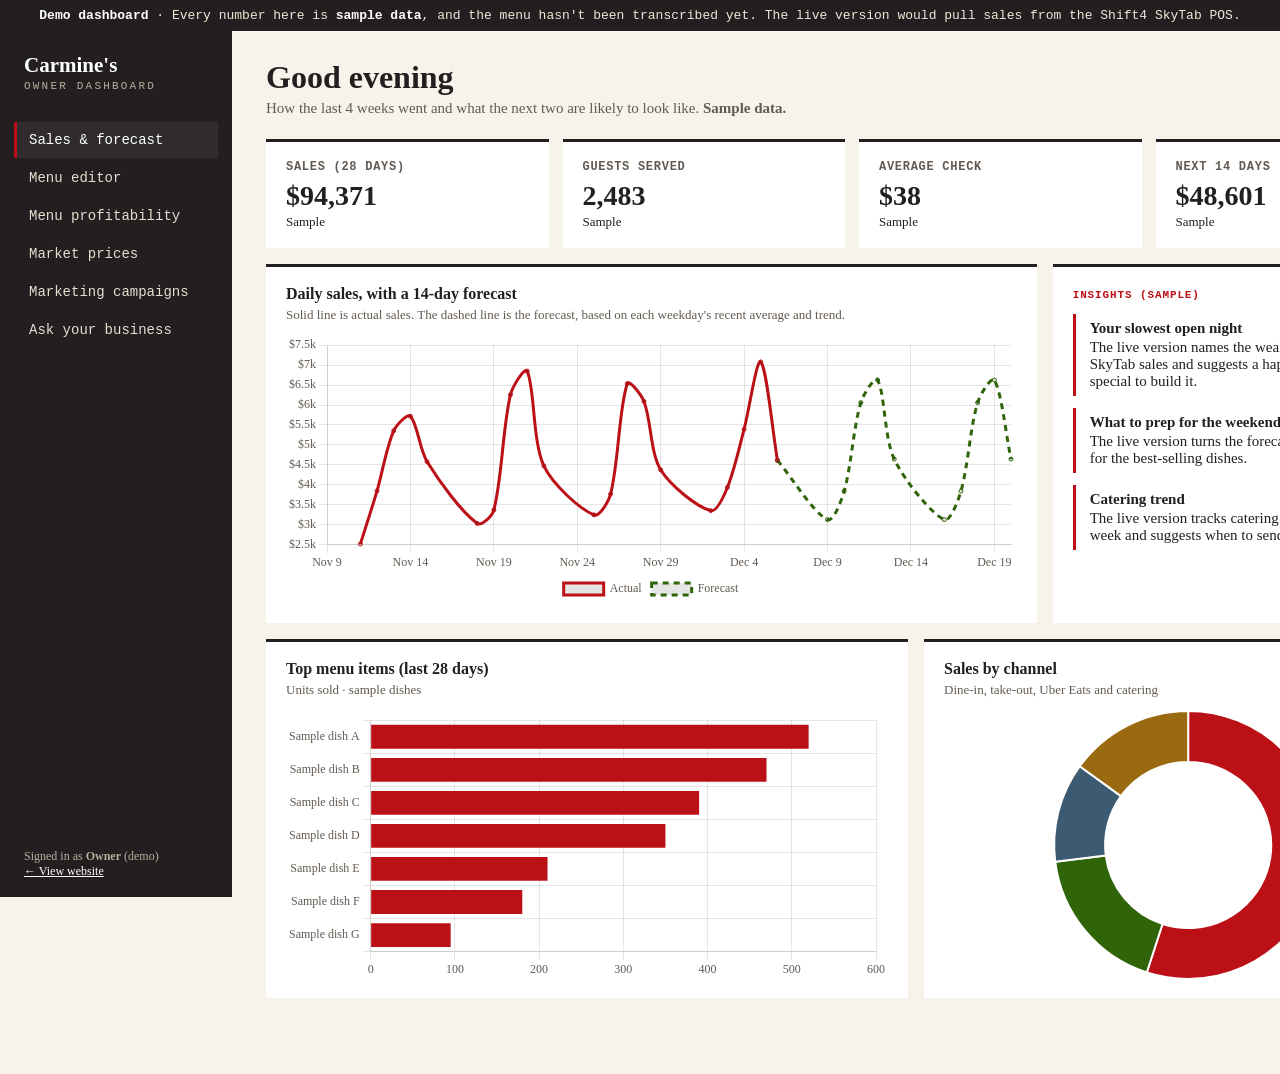
==== admin/index.html @ 862bab09 "Add demo owner dashboard with sample data only Tabs match Kelly's wishlist: menu editor, competitor " ====
<!doctype html>
<html lang="en"><head>
<meta charset="utf-8"><meta name="viewport" content="width=device-width,initial-scale=1">
<title>Owner Dashboard (Demo) · Carmine's</title>
<meta name="robots" content="noindex,nofollow">
<script src="/assets/chart.umd.js"></script>
<script src="/assets/menu-data.js"></script>
<link rel="icon" type="image/png" href="/assets/img/favicon.png">
<style>
/* BRAND PLACEHOLDER: neutral type and the logo's red/green until the brand pass restyles this with the site. */
:root{--bg:#f7f3ea;--panel:#fff;--ink:#231f20;--muted:#625a52;--line:#d8cfbd;--red:#bb1016;--green:#2f6409;--blue:#3d5a73;--good:#2f6409;--warn:#9a6a10;--bad:#bb1016;
  --serif:Georgia,"Times New Roman",serif;--type:"Courier New",Courier,monospace}
*{box-sizing:border-box}
body{margin:0;font-family:var(--serif);background:var(--bg);color:var(--ink);font-size:15px}
.banner{background:var(--ink);color:#efe7d8;text-align:center;font:13px var(--type);padding:8px}
.banner b{color:#fff}
.app{display:grid;grid-template-columns:232px 1fr;min-height:calc(100vh - 34px)}
aside{background:var(--ink);color:#e6ded0;padding:22px 14px;position:sticky;top:0;height:calc(100vh - 34px)}
aside .brand{font:700 21px var(--serif);color:#fff;padding:0 10px 4px}
aside .brand small{display:block;font:11px var(--type);letter-spacing:.2em;text-transform:uppercase;color:#b9ae9e;margin-top:2px}
aside nav{margin-top:26px;display:grid;gap:2px}
aside button{all:unset;cursor:pointer;padding:10px 12px;font:14px var(--type);display:flex;gap:10px;align-items:center;border-left:3px solid transparent}
aside button:hover{background:rgba(255,255,255,.07)}
aside button.on{border-left-color:var(--red);color:#fff;background:rgba(255,255,255,.06)}
aside .foot{position:absolute;bottom:18px;left:14px;right:14px;font-size:12px;color:#b9ae9e;padding:0 10px}
aside .foot a{color:#fff}
main{padding:28px 34px 60px;max-width:1240px}
h1{font:700 32px var(--serif);margin:0 0 4px}
.lede{color:var(--muted);margin:0 0 22px}
.tab{display:none}.tab.on{display:block}
.kpis{display:grid;grid-template-columns:repeat(4,1fr);gap:14px;margin-bottom:16px}
.card{background:var(--panel);border-top:3px solid var(--ink);padding:18px 20px}
.kpi .l{color:var(--muted);font:700 12px var(--type);text-transform:uppercase;letter-spacing:.06em}
.kpi .v{font-size:28px;font-weight:700;margin-top:6px;font-variant-numeric:tabular-nums}
.kpi .d{font-size:13px;margin-top:2px}
.up{color:var(--good)}.down{color:var(--bad)}
.row{display:grid;gap:16px;margin-bottom:16px}
.r21{grid-template-columns:2fr 1fr}.r11{grid-template-columns:1fr 1fr}
.card h3{margin:0 0 4px;font-size:16px}
.card .hint{color:var(--muted);font-size:13px;margin:0 0 12px}
.chartbox{position:relative;height:270px}
table{width:100%;border-collapse:collapse;font-variant-numeric:tabular-nums}
th{text-align:left;font:700 12px var(--type);text-transform:uppercase;letter-spacing:.06em;color:var(--muted);padding:8px 10px;border-bottom:1px solid var(--line)}
td{padding:10px;border-bottom:1px dotted var(--line)}
td.n,th.n{text-align:right}
.tag{font:700 12px var(--type);text-transform:uppercase;letter-spacing:.04em}
.p-star{color:var(--good)}.p-plow{color:var(--blue)}.p-puz{color:var(--warn)}.p-dog{color:var(--bad)}
.insight{border-left:3px solid var(--red);padding:6px 14px;margin:12px 0}
.insight b{display:block;margin-bottom:2px}
.ai{font:700 11px var(--type);letter-spacing:.08em;text-transform:uppercase;color:var(--red)}
.btn{all:unset;cursor:pointer;padding:9px 16px;font:700 13px var(--type);text-transform:uppercase;letter-spacing:.04em;display:inline-flex;gap:6px;align-items:center;border:2px solid var(--ink)}
.btn.pri{background:var(--red);border-color:var(--red);color:#fff}.btn.pri:hover{background:#8e0c11}
.btn.sec:hover{background:var(--bg)}
input,select,textarea{font:inherit;padding:8px 2px;border:0;border-bottom:2px solid var(--ink);background:transparent;width:100%}
input:focus,select:focus,textarea:focus{outline:none;border-color:var(--red)}
textarea{resize:vertical}
label{display:grid;gap:5px;font:700 12px var(--type);text-transform:uppercase}
.stack{display:grid;gap:14px}
.toast{position:fixed;bottom:22px;left:50%;transform:translateX(-50%);background:var(--ink);color:#fff;padding:11px 18px;font-size:14px;opacity:0;transition:.25s;pointer-events:none}
.toast.on{opacity:1}
.email-prev{background:var(--panel);border-top:3px solid var(--red)}
.email-prev .eh{padding:18px 22px 0;font:700 22px var(--serif)}
.email-prev .eb{padding:12px 22px 18px;white-space:pre-wrap;line-height:1.6}
.chatlog{height:340px;overflow:auto;display:flex;flex-direction:column;gap:10px;padding:4px}
.m{max-width:80%;padding:10px 14px;line-height:1.5}
.m.u{align-self:flex-end;background:var(--ink);color:#fff}
.m.a{align-self:flex-start;border-left:3px solid var(--red);background:var(--bg)}
.chips{display:flex;gap:6px;flex-wrap:wrap;margin:10px 0}
.chips button{all:unset;cursor:pointer;border-bottom:2px solid var(--ink);padding:4px 2px;margin-right:10px;font:13px var(--type)}
.chips button:hover{color:var(--red);border-color:var(--red)}
.src{font-size:12px;color:var(--muted);margin-top:8px}
.ph{background:repeating-linear-gradient(-45deg,#fff3a6 0 8px,#ffe97a 8px 16px);color:#5a4a00;font-family:var(--type);padding:0 4px}
@media (max-width:900px){.app{grid-template-columns:1fr}aside{position:static;height:auto}aside .foot{position:static;margin-top:16px}.kpis{grid-template-columns:1fr 1fr}.r21,.r11{grid-template-columns:1fr}main{padding:20px}}
</style>
</head><body>
<div class="banner"><b>Demo dashboard</b> · Every number here is <b>sample data</b>, and the menu hasn't been transcribed yet. The live version would pull sales from the Shift4 SkyTab POS.</div>
<div class="app">
<aside>
  <div class="brand">Carmine's<small>Owner dashboard</small></div>
  <nav>
    <button data-t="overview" class="on">Sales &amp; forecast</button>
    <button data-t="menu">Menu editor</button>
    <button data-t="profit">Menu profitability</button>
    <button data-t="market">Market prices</button>
    <button data-t="campaigns">Marketing campaigns</button>
    <button data-t="ask">Ask your business</button>
  </nav>
  <div class="foot">Signed in as <b>Owner</b> (demo)<br><a href="/">← View website</a></div>
</aside>
<main>

<!-- OVERVIEW -->
<section class="tab on" id="t-overview">
  <h1>Good evening</h1>
  <p class="lede">How the last 4 weeks went and what the next two are likely to look like. <b>Sample data.</b></p>
  <div class="kpis" id="kpis"></div>
  <div class="row r21">
    <div class="card"><h3>Daily sales, with a 14-day forecast</h3><p class="hint">Solid line is actual sales. The dashed line is the forecast, based on each weekday's recent average and trend.</p><div class="chartbox"><canvas id="cSales"></canvas></div></div>
    <div class="card"><span class="ai">Insights (sample)</span>
      <div class="insight"><b>Your slowest open night</b>The live version names the weakest night from SkyTab sales and suggests a happy hour or take-out special to build it.</div>
      <div class="insight"><b>What to prep for the weekend</b>The live version turns the forecast into prep counts for the best-selling dishes.</div>
      <div class="insight"><b>Catering trend</b>The live version tracks catering requests week to week and suggests when to send a campaign.</div>
    </div>
  </div>
  <div class="row r11">
    <div class="card"><h3>Top menu items (last 28 days)</h3><p class="hint">Units sold · sample dishes</p><div class="chartbox"><canvas id="cTop"></canvas></div></div>
    <div class="card"><h3>Sales by channel</h3><p class="hint">Dine-in, take-out, Uber Eats and catering</p><div class="chartbox"><canvas id="cChan"></canvas></div></div>
  </div>
</section>

<!-- MENU EDITOR -->
<section class="tab" id="t-menu">
  <h1>Menu editor</h1>
  <p class="lede">Change a price or description here and the website, the chatbot and the AI-search data all update together. Loaded from <span id="menuSrc"></span>.</p>
  <div class="card">
    <table id="menuTbl"><thead><tr><th>Item</th><th>Section</th><th>Description</th><th class="n">Price</th></tr></thead><tbody></tbody></table>
    <div style="display:flex;gap:10px;margin-top:16px"><button class="btn sec" onclick="addItem()">+ Add item</button><button class="btn pri" onclick="toast('Demo: in the live version this publishes to the website instantly')">Publish changes</button></div>
  </div>
</section>

<!-- PROFIT -->
<section class="tab" id="t-profit">
  <h1>Menu profitability</h1>
  <p class="lede">Which dishes earn the most per plate, and which ones sell. Food cost comes from recipe quantities and supplier prices. <b>Sample dishes and numbers.</b></p>
  <div class="row r11">
    <div class="card"><h3>Popularity vs. profit per plate</h3><p class="hint">Top right are Stars. Bottom left are worth rethinking.</p><div class="chartbox" style="height:330px"><canvas id="cMatrix"></canvas></div></div>
    <div class="card"><span class="ai">How to read it</span>
      <div class="insight"><b>Stars</b>Sell a lot and earn a lot per plate. Keep them visible.</div>
      <div class="insight"><b>Plowhorses</b>Sell a lot but earn less. Check portions or a small price change.</div>
      <div class="insight"><b>Puzzles</b>Earn well but sell slowly. Feature them on table tents or as specials.</div>
    </div>
  </div>
  <div class="card"><table id="profitTbl"><thead><tr><th>Item</th><th class="n">Price</th><th class="n">Food cost</th><th class="n">Food cost %</th><th class="n">Profit / plate</th><th class="n">Sold (28d)</th><th class="n">Total profit</th><th>Class</th></tr></thead><tbody></tbody></table></div>
</section>

<!-- MARKET -->
<section class="tab" id="t-market">
  <h1>Market prices</h1>
  <p class="lede">How your prices compare with other Italian restaurants nearby. The live version would refresh this from public menus each month.</p>
  <div class="card"><h3>Your price vs. the nearby average</h3><p class="hint">Sample comparison with three anonymized nearby restaurants</p><div class="chartbox" style="height:300px"><canvas id="cMarket"></canvas></div></div>
  <div class="card" style="margin-top:16px"><table id="mktTbl"><thead><tr><th>Dish</th><th class="n">Carmine's</th><th class="n">Nearby A</th><th class="n">Nearby B</th><th class="n">Nearby C</th><th class="n">vs. average</th><th>Suggestion</th></tr></thead><tbody></tbody></table>
  <p class="src">Sample data, including Carmine's own column until the menu is transcribed. Competitor names stay hidden; never put real names next to invented prices.</p></div>
</section>

<!-- CAMPAIGNS -->
<section class="tab" id="t-campaigns">
  <h1>Marketing campaigns</h1>
  <p class="lede">Pick a list and an occasion, let AI draft the email in the restaurant's voice, then review it and send.</p>
  <div class="row r11">
    <div class="card stack">
      <label>Audience<select id="aud"><option>Past catering customers (sample)</option><option>Newsletter (sample)</option><option>Everyone (sample)</option></select></label>
      <label>Occasion<select id="occ"><option value="catering">Catering</option><option value="happy">Happy hour</option><option value="takeout">Take-out special</option><option value="holiday">Holiday parties</option></select></label>
      <label>Offer (optional)<input id="offer" placeholder="Type the real offer here"></label>
      <div style="display:flex;gap:10px;flex-wrap:wrap"><button class="btn pri" onclick="draft()">Draft with AI</button><button class="btn sec" onclick="toast('Demo: sending is turned off. The live version sends through an email service with unsubscribe handling.')">Send campaign</button></div>
    </div>
    <div class="email-prev"><div class="eh">Carmine's Italiano</div><div class="eb" id="emailBody">Choose an occasion, then click "Draft with AI."</div></div>
  </div>
</section>

<!-- ASK -->
<section class="tab" id="t-ask">
  <h1>Ask your business</h1>
  <p class="lede">Ask about sales, menu and catering in plain English.</p>
  <div class="card">
    <div class="chatlog" id="log"><div class="m a">Ask me about the restaurant's numbers. Try one of the questions below. (Answers use the sample data on this page.)</div></div>
    <div class="chips" id="askChips"></div>
    <form id="askForm" style="display:flex;gap:10px"><input id="askIn" placeholder="e.g. What was our best night last month?"><button class="btn pri">Ask</button></form>
  </div>
</section>

</main></div>
<div class="toast" id="toast"></div>

<script>
// ---------- sample data (deterministic) ----------
let seed=7; const rnd=()=>{seed=(seed*16807)%2147483647;return (seed-1)/2147483646};
const fmt=n=>'$'+Math.round(n).toLocaleString();
const D=window.SITE_DATA;
// SAMPLE dishes: p price, c food cost, u units (28 days). Generic names on purpose: swap in real dishes once the menu is transcribed.
const ITEMS=[['Sample dish A',22,6.8,520],['Sample dish B',19,5.2,470],['Sample dish C',24,7.9,390],['Sample dish D',17,4.1,350],
 ['Sample dish E',26,10.8,210],['Sample dish F',21,5.6,180],['Sample dish G',29,12.6,95]].map(([n,p,c,u])=>({n,p,c,u}));
// 28 days actual; closed Mon/Tue
const today=new Date(); today.setHours(0,0,0,0);
const base={0:4200,3:2900,4:3400,5:5600,6:6100}; // Sun, Wed, Thu, Fri, Sat
const days=[];
for(let i=27;i>=0;i--){const d=new Date(today);d.setDate(d.getDate()-i);const w=d.getDay();const open=w in base;
  days.push({d,open,v:open?base[w]*(0.86+rnd()*0.28)*(1+(27-i)*0.004):null});}
const fc=[];
for(let i=1;i<=14;i++){const d=new Date(today);d.setDate(d.getDate()+i);const w=d.getDay();const open=w in base;
  const hist=days.filter(x=>x.open&&x.d.getDay()===w).map(x=>x.v);
  const avg=hist.length?hist.reduce((a,b)=>a+b)/hist.length:null; fc.push({d,open,v:open?avg*1.03:null});}
const total=days.reduce((a,x)=>a+(x.v||0),0);
const covers=Math.round(total/38);
const lbl=d=>d.toLocaleDateString('en-US',{month:'short',day:'numeric'});

document.getElementById('kpis').innerHTML=[
 ['Sales (28 days)',fmt(total),'Sample',''],
 ['Guests served',covers.toLocaleString(),'Sample',''],
 ['Average check',fmt(total/covers),'Sample',''],
 ['Next 14 days (forecast)',fmt(fc.reduce((a,x)=>a+(x.v||0),0)),'Sample',''],
].map(([l,v,d,c])=>`<div class="card kpi"><div class="l">${l}</div><div class="v">${v}</div><div class="d ${c}">${d}</div></div>`).join('');

Chart.defaults.font.family='Georgia, serif'; Chart.defaults.color='#625a52';
new Chart(cSales,{type:'line',data:{labels:[...days,...fc].map(x=>lbl(x.d)),datasets:[
 {label:'Actual',data:[...days.map(x=>x.v),...fc.map(()=>null)],borderColor:'#bb1016',tension:.3,spanGaps:true,pointRadius:2},
 {label:'Forecast',data:[...days.map((x,i)=>i===days.length-1?x.v:null),...fc.map(x=>x.v)],borderColor:'#2f6409',borderDash:[6,5],tension:.3,spanGaps:true,pointRadius:2}]},
 options:{maintainAspectRatio:false,plugins:{legend:{position:'bottom'}},scales:{y:{ticks:{callback:v=>'$'+v/1000+'k'}},x:{ticks:{maxTicksLimit:10}}}}});
const topItems=[...ITEMS].sort((a,b)=>b.u-a.u);
new Chart(cTop,{type:'bar',data:{labels:topItems.map(x=>x.n),datasets:[{data:topItems.map(x=>x.u),backgroundColor:'#bb1016'}]},options:{indexAxis:'y',maintainAspectRatio:false,plugins:{legend:{display:false}}}});
new Chart(cChan,{type:'doughnut',data:{labels:['Dine-in','Take-out','Uber Eats','Catering'],datasets:[{data:[55,18,12,15],backgroundColor:['#bb1016','#2f6409','#3d5a73','#9a6a10']}]},options:{maintainAspectRatio:false,plugins:{legend:{position:'right'}},cutout:'62%'}});

// ---------- menu editor (reads the site's menu data; placeholders until transcribed) ----------
const esc=t=>String(t).replace(/&/g,'&amp;').replace(/"/g,'&quot;').replace(/</g,'&lt;');
const ALL=D.sections.flatMap(sec=>sec.items.map(x=>({...x,s:sec.title})));
menuSrc.innerHTML=D.updated?`${esc(D.source)}, ${esc(D.updated)}`:'<span class="ph">[menu not transcribed yet]</span>';
function renderMenu(){menuTbl.tBodies[0].innerHTML=ALL.map((x,i)=>`<tr>
 <td><input value="${esc(x.n)}" onchange="ALL[${i}].n=this.value"></td>
 <td style="width:150px">${esc(x.s)}</td>
 <td><input value="${esc(x.d)}" onchange="ALL[${i}].d=this.value"></td>
 <td class="n" style="width:110px">${typeof x.p==='number'?`<input value="${x.p}" type="number" step="0.25" onchange="ALL[${i}].p=+this.value" style="text-align:right">`:esc(x.price)}</td></tr>`).join('');}
function addItem(){ALL.push({n:'New dish',s:ALL[0]?ALL[0].s:'',p:null,price:'$ —',d:'Describe the dish'});renderMenu();}
renderMenu();

// ---------- profitability ----------
const avgU=ITEMS.reduce((a,x)=>a+x.u,0)/ITEMS.length, avgM=ITEMS.reduce((a,x)=>a+(x.p-x.c),0)/ITEMS.length;
const cls=x=>{const hiU=x.u>=avgU,hiM=(x.p-x.c)>=avgM;return hiU&&hiM?['Star','p-star']:hiU?['Plowhorse','p-plow']:hiM?['Puzzle','p-puz']:['Rethink','p-dog']};
profitTbl.tBodies[0].innerHTML=[...ITEMS].sort((a,b)=>(b.p-b.c)*b.u-(a.p-a.c)*a.u).map(x=>{const[c,k]=cls(x);const pct=x.c/x.p*100;
 return `<tr><td><b>${x.n}</b></td><td class="n">$${x.p.toFixed(2)}</td><td class="n">$${x.c.toFixed(2)}</td><td class="n" style="color:${pct>35?'var(--bad)':'inherit'}">${pct.toFixed(0)}%</td><td class="n">$${(x.p-x.c).toFixed(2)}</td><td class="n">${x.u}</td><td class="n"><b>${fmt((x.p-x.c)*x.u)}</b></td><td><span class="tag ${k}">${c}</span></td></tr>`}).join('');
new Chart(cMatrix,{type:'scatter',data:{datasets:[{data:ITEMS.map(x=>({x:x.u,y:x.p-x.c,n:x.n})),backgroundColor:ITEMS.map(x=>({Star:'#2f6409',Plowhorse:'#3d5a73',Puzzle:'#9a6a10',Rethink:'#bb1016'})[cls(x)[0]]),pointRadius:8}]},
 options:{maintainAspectRatio:false,plugins:{legend:{display:false},tooltip:{callbacks:{label:c=>`${c.raw.n}: ${c.raw.x} sold, $${c.raw.y.toFixed(2)}/plate`}}},scales:{x:{title:{display:true,text:'Units sold (28 days)'}},y:{title:{display:true,text:'Profit per plate'},ticks:{callback:v=>'$'+v}}}}});

// ---------- market (all sample, anonymized) ----------
const MK=ITEMS.slice(0,6).map(x=>[x.n,x.p,Math.round(x.p*1.06),Math.round(x.p*.97),Math.round(x.p*1.1)]);
mktTbl.tBodies[0].innerHTML=MK.map(([n,g,a,b,c])=>{const av=(a+b+c)/3,d=g-av;return `<tr><td><b>${n}</b></td><td class="n"><b>$${g}</b></td><td class="n">$${a}</td><td class="n">$${b}</td><td class="n">$${c}</td><td class="n ${d<0?'down':'up'}">${d<0?'−':'+'}$${Math.abs(d).toFixed(2)}</td><td>${d<-1?'Room to raise about $1':'Priced in line'}</td></tr>`}).join('');
new Chart(cMarket,{type:'bar',data:{labels:MK.map(x=>x[0]),datasets:[{label:"Carmine's (sample)",data:MK.map(x=>x[1]),backgroundColor:'#bb1016'},{label:'Nearby average (sample)',data:MK.map(x=>((x[2]+x[3]+x[4])/3).toFixed(2)),backgroundColor:'#d8cfbd'}]},options:{maintainAspectRatio:false,plugins:{legend:{position:'bottom'}},scales:{y:{ticks:{callback:v=>'$'+v}}}}});

// ---------- campaign email (facts only from SITE_DATA; anything else is a [placeholder]) ----------
function draft(){
 const o=occ.value, offer=document.getElementById('offer').value.trim()||'[the real offer, in Kelly\'s words]';
 const R=D.restaurant;
 const subj={catering:'Let Carmine\'s cater your next gathering',happy:'Happy hour at Carmine\'s',takeout:'This week\'s take-out special',holiday:'Book your holiday party with Carmine\'s'}[o];
 const lead={catering:R.catering,happy:'[Happy hour days, times and specials]',takeout:'[The take-out special and when it runs]',holiday:'[Holiday party details: banquet room, packages, dates]'}[o];
 emailBody.textContent=`Subject: ${subj}

${lead}

${offer}

Call ${R.phone} to order or book.

${R.name}
${R.address}

Unsubscribe`;
 toast('Draft ready. Fill in the bracketed parts before sending.');
}

// ---------- ask ----------
const best=days.filter(x=>x.open).sort((a,b)=>b.v-a.v)[0];
const QA=[
 ['What was our best night?',()=>`In the sample data, the best night in the last 28 days was ${best.d.toLocaleDateString('en-US',{weekday:'long',month:'short',day:'numeric'})} at ${fmt(best.v)}.`],
 ['What should we prep for Saturday?',()=>`Saturday is forecast at ${fmt(fc.find(x=>x.d.getDay()===6).v)} (sample). With real SkyTab data this turns into prep counts per dish.`],
 ['Which dish earns the most?',()=>{const t=[...ITEMS].sort((a,b)=>(b.p-b.c)*b.u-(a.p-a.c)*a.u)[0];return `${t.n} (sample) earns the most in total: ${fmt((t.p-t.c)*t.u)} over 28 days.`}],
];
askChips.innerHTML=QA.map((q,i)=>`<button onclick="ask(${i})">${q[0]}</button>`).join('');
function say(t,c){const d=document.createElement('div');d.className='m '+c;d.textContent=t;log.append(d);log.scrollTop=log.scrollHeight;}
function ask(i){say(QA[i][0],'u');setTimeout(()=>say(QA[i][1](),'a'),500);}
askForm.onsubmit=e=>{e.preventDefault();const q=askIn.value.trim();if(!q)return;askIn.value='';say(q,'u');
 const s=q.toLowerCase();const i=/best|record|biggest/.test(s)?0:/prep|saturday|forecast/.test(s)?1:/earn|profit|dish/.test(s)?2:-1;
 setTimeout(()=>say(i>=0?QA[i][1]():'In the live version I\'d answer that from your real SkyTab sales. For this demo, try one of the suggested questions.','a'),500);};

// ---------- tabs + toast ----------
document.querySelectorAll('aside nav button').forEach(b=>b.onclick=()=>{document.querySelectorAll('aside nav button').forEach(x=>x.classList.toggle('on',x===b));document.querySelectorAll('.tab').forEach(t=>t.classList.toggle('on',t.id==='t-'+b.dataset.t));window.scrollTo(0,0)});
function toast(t){const el=document.getElementById('toast');el.textContent=t;el.classList.add('on');clearTimeout(el._t);el._t=setTimeout(()=>el.classList.remove('on'),2600);}
</script>
</body></html>
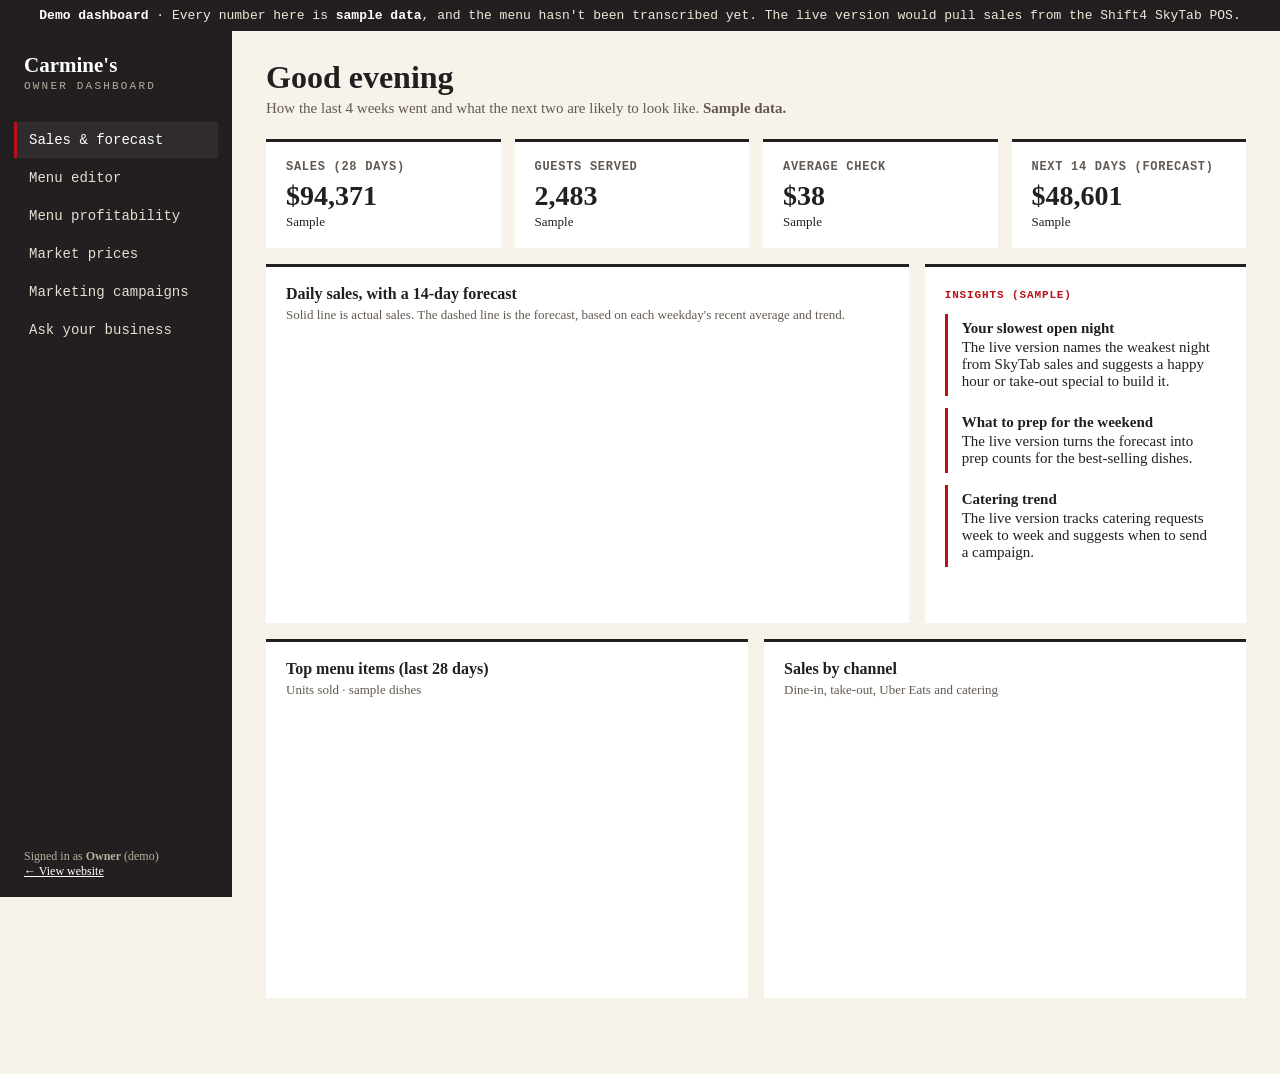
==== commit 697e861b: "Hide the order button until the Uber Eats link exists; fix admin overflow on phones Co-Authored-By: " ====
--- a/admin/index.html
+++ b/admin/index.html
@@ -70,6 +70,7 @@
 .chips button:hover{color:var(--red);border-color:var(--red)}
 .src{font-size:12px;color:var(--muted);margin-top:8px}
 .ph{background:repeating-linear-gradient(-45deg,#fff3a6 0 8px,#ffe97a 8px 16px);color:#5a4a00;font-family:var(--type);padding:0 4px}
+.app>*,.row>*{min-width:0}.card{overflow-x:auto}
 @media (max-width:900px){.app{grid-template-columns:1fr}aside{position:static;height:auto}aside .foot{position:static;margin-top:16px}.kpis{grid-template-columns:1fr 1fr}.r21,.r11{grid-template-columns:1fr}main{padding:20px}}
 </style>
 </head><body>
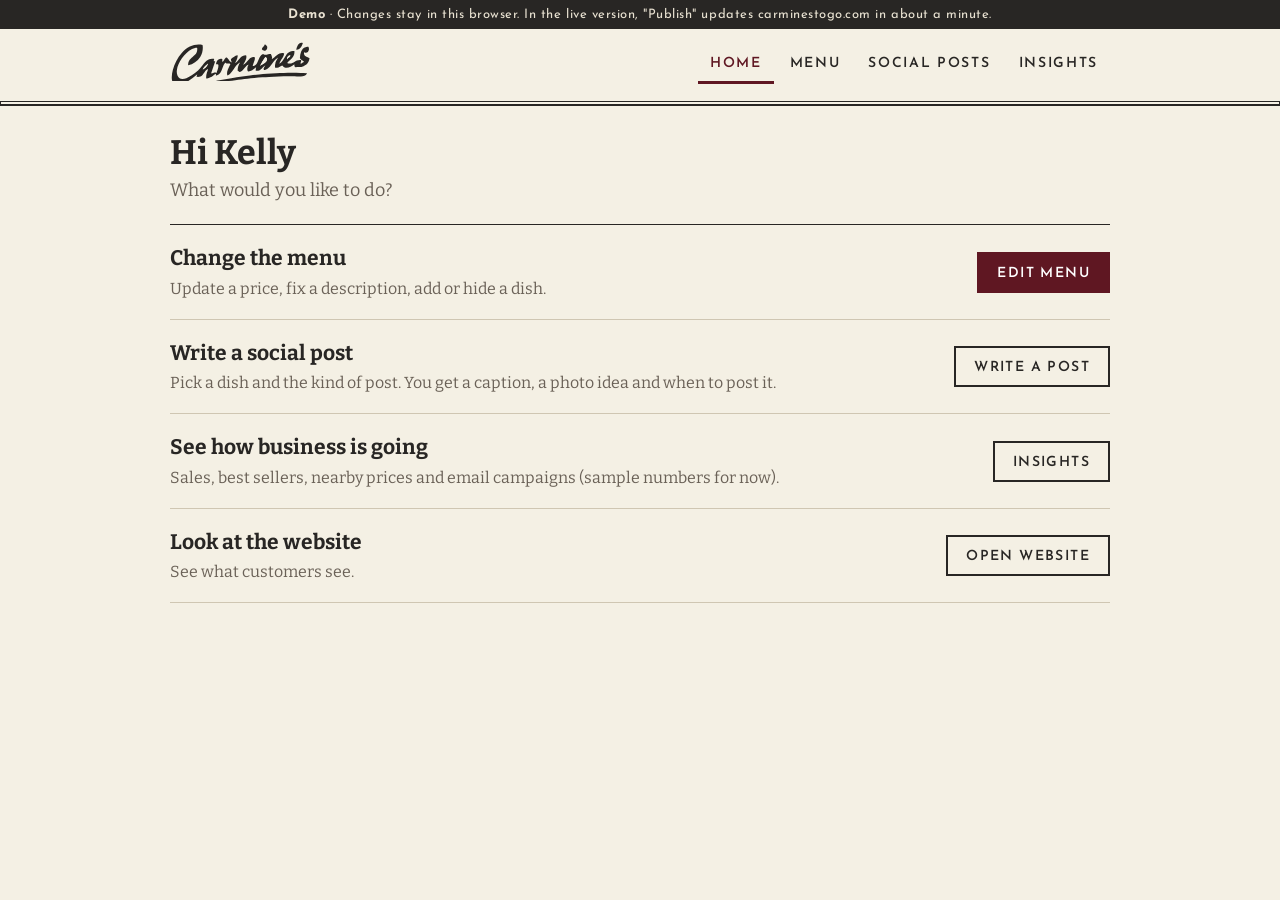
==== commit 22be55dd: "Add a simple owner home with a menu editor and social post helper /admin/ is now a plain page for Ke" ====
--- a/admin/index.html
+++ b/admin/index.html
@@ -1,277 +1,232 @@
 <!doctype html>
 <html lang="en"><head>
 <meta charset="utf-8"><meta name="viewport" content="width=device-width,initial-scale=1">
-<title>Owner Dashboard (Demo) · Carmine's</title>
+<title>Owner Home · Carmine's</title>
 <meta name="robots" content="noindex,nofollow">
-<script src="/assets/chart.umd.js"></script>
+<link rel="icon" type="image/png" href="/assets/img/favicon.png">
+<link rel="preconnect" href="https://fonts.googleapis.com"><link rel="preconnect" href="https://fonts.gstatic.com" crossorigin>
+<link href="https://fonts.googleapis.com/css2?family=Bitter:ital,wght@0,400;0,700;1,400;1,700&family=Josefin+Sans:wght@600&display=swap" rel="stylesheet">
 <script src="/assets/menu-data.js"></script>
-<link rel="icon" type="image/png" href="/assets/img/favicon.png">
 <style>
-/* BRAND PLACEHOLDER: neutral type and the logo's red/green until the brand pass restyles this with the site. */
-:root{--bg:#f7f3ea;--panel:#fff;--ink:#231f20;--muted:#625a52;--line:#d8cfbd;--red:#bb1016;--green:#2f6409;--blue:#3d5a73;--good:#2f6409;--warn:#9a6a10;--bad:#bb1016;
-  --serif:Georgia,"Times New Roman",serif;--type:"Courier New",Courier,monospace}
+/* Kelly's owner home. Kept deliberately plain: big type, one job per screen, works on a phone. */
+:root{--ink:#282624;--wine:#5f1722;--wine-dk:#46101a;--paper:#f4f0e4;--paper-2:#ebe5d4;--line:#cfc6b2;--muted:#6a6157;--ok:#2f6409;
+  --serif:"Bitter",Georgia,serif;--caps:"Josefin Sans","Century Gothic",sans-serif}
 *{box-sizing:border-box}
-body{margin:0;font-family:var(--serif);background:var(--bg);color:var(--ink);font-size:15px}
-.banner{background:var(--ink);color:#efe7d8;text-align:center;font:13px var(--type);padding:8px}
-.banner b{color:#fff}
-.app{display:grid;grid-template-columns:232px 1fr;min-height:calc(100vh - 34px)}
-aside{background:var(--ink);color:#e6ded0;padding:22px 14px;position:sticky;top:0;height:calc(100vh - 34px)}
-aside .brand{font:700 21px var(--serif);color:#fff;padding:0 10px 4px}
-aside .brand small{display:block;font:11px var(--type);letter-spacing:.2em;text-transform:uppercase;color:#b9ae9e;margin-top:2px}
-aside nav{margin-top:26px;display:grid;gap:2px}
-aside button{all:unset;cursor:pointer;padding:10px 12px;font:14px var(--type);display:flex;gap:10px;align-items:center;border-left:3px solid transparent}
-aside button:hover{background:rgba(255,255,255,.07)}
-aside button.on{border-left-color:var(--red);color:#fff;background:rgba(255,255,255,.06)}
-aside .foot{position:absolute;bottom:18px;left:14px;right:14px;font-size:12px;color:#b9ae9e;padding:0 10px}
-aside .foot a{color:#fff}
-main{padding:28px 34px 60px;max-width:1240px}
-h1{font:700 32px var(--serif);margin:0 0 4px}
-.lede{color:var(--muted);margin:0 0 22px}
+body{margin:0;font:18px/1.5 var(--serif);color:var(--ink);background:var(--paper)}
+a{color:var(--wine)}
+.banner{background:var(--ink);color:#e9e2d2;text-align:center;font:13px var(--caps);letter-spacing:.04em;padding:8px 14px}
+header{border-bottom:1px solid var(--ink);box-shadow:0 3px 0 -1px var(--paper),0 4px 0 0 var(--ink);background:var(--paper);position:sticky;top:0;z-index:5}
+header .in{max-width:980px;margin:0 auto;padding:12px 20px;display:flex;align-items:center;justify-content:space-between;gap:12px;flex-wrap:wrap}
+header img{height:40px}
+header nav{display:flex;gap:4px;flex-wrap:wrap}
+header nav button{all:unset;cursor:pointer;font:600 14px var(--caps);text-transform:uppercase;letter-spacing:.12em;padding:10px 12px;border-bottom:3px solid transparent}
+header nav button.on{border-color:var(--wine);color:var(--wine)}
+main{max-width:980px;margin:0 auto;padding:26px 20px 90px}
+h1{font:700 34px/1.1 var(--serif);margin:6px 0 6px}
+.lede{color:var(--muted);margin:0 0 20px;max-width:640px}
+.caps{font:600 13px var(--caps);text-transform:uppercase;letter-spacing:.12em}
 .tab{display:none}.tab.on{display:block}
-.kpis{display:grid;grid-template-columns:repeat(4,1fr);gap:14px;margin-bottom:16px}
-.card{background:var(--panel);border-top:3px solid var(--ink);padding:18px 20px}
-.kpi .l{color:var(--muted);font:700 12px var(--type);text-transform:uppercase;letter-spacing:.06em}
-.kpi .v{font-size:28px;font-weight:700;margin-top:6px;font-variant-numeric:tabular-nums}
-.kpi .d{font-size:13px;margin-top:2px}
-.up{color:var(--good)}.down{color:var(--bad)}
-.row{display:grid;gap:16px;margin-bottom:16px}
-.r21{grid-template-columns:2fr 1fr}.r11{grid-template-columns:1fr 1fr}
-.card h3{margin:0 0 4px;font-size:16px}
-.card .hint{color:var(--muted);font-size:13px;margin:0 0 12px}
-.chartbox{position:relative;height:270px}
-table{width:100%;border-collapse:collapse;font-variant-numeric:tabular-nums}
-th{text-align:left;font:700 12px var(--type);text-transform:uppercase;letter-spacing:.06em;color:var(--muted);padding:8px 10px;border-bottom:1px solid var(--line)}
-td{padding:10px;border-bottom:1px dotted var(--line)}
-td.n,th.n{text-align:right}
-.tag{font:700 12px var(--type);text-transform:uppercase;letter-spacing:.04em}
-.p-star{color:var(--good)}.p-plow{color:var(--blue)}.p-puz{color:var(--warn)}.p-dog{color:var(--bad)}
-.insight{border-left:3px solid var(--red);padding:6px 14px;margin:12px 0}
-.insight b{display:block;margin-bottom:2px}
-.ai{font:700 11px var(--type);letter-spacing:.08em;text-transform:uppercase;color:var(--red)}
-.btn{all:unset;cursor:pointer;padding:9px 16px;font:700 13px var(--type);text-transform:uppercase;letter-spacing:.04em;display:inline-flex;gap:6px;align-items:center;border:2px solid var(--ink)}
-.btn.pri{background:var(--red);border-color:var(--red);color:#fff}.btn.pri:hover{background:#8e0c11}
-.btn.sec:hover{background:var(--bg)}
-input,select,textarea{font:inherit;padding:8px 2px;border:0;border-bottom:2px solid var(--ink);background:transparent;width:100%}
-input:focus,select:focus,textarea:focus{outline:none;border-color:var(--red)}
-textarea{resize:vertical}
-label{display:grid;gap:5px;font:700 12px var(--type);text-transform:uppercase}
-.stack{display:grid;gap:14px}
-.toast{position:fixed;bottom:22px;left:50%;transform:translateX(-50%);background:var(--ink);color:#fff;padding:11px 18px;font-size:14px;opacity:0;transition:.25s;pointer-events:none}
+.btn{all:unset;cursor:pointer;display:inline-block;padding:12px 18px 10px;font:600 14px var(--caps);text-transform:uppercase;letter-spacing:.1em;border:2px solid var(--ink);text-align:center}
+.btn:hover{background:var(--paper-2)}
+.btn.pri{background:var(--wine);border-color:var(--wine);color:#fff}.btn.pri:hover{background:var(--wine-dk)}
+.btn.sm{padding:6px 10px 5px;font-size:12px;border-width:1.5px}
+.row{display:flex;gap:10px;flex-wrap:wrap;align-items:center}
+/* home tiles: plain lists split by rules, not cards */
+.jobs{list-style:none;margin:10px 0 0;padding:0;border-top:1px solid var(--ink)}
+.jobs li{display:flex;justify-content:space-between;align-items:center;gap:16px;padding:18px 0;border-bottom:1px solid var(--line)}
+.jobs b{font-size:21px}.jobs p{margin:2px 0 0;color:var(--muted);font-size:16px}
+/* menu editor */
+.sec{margin-top:34px}
+.sec h2{display:flex;align-items:center;gap:14px;color:var(--wine);font:600 22px var(--caps);text-transform:uppercase;letter-spacing:.1em;margin:0 0 6px}
+.sec h2::after{content:"";flex:1;height:6px;border-top:1px solid var(--ink);border-bottom:1px solid var(--ink)}
+.dish{display:grid;grid-template-columns:1fr 150px;gap:6px 16px;padding:14px 0;border-bottom:1px dotted var(--muted)}
+.dish.hidden{opacity:.45}
+.dish input,.dish textarea{width:100%;font:inherit;border:0;border-bottom:1.5px solid var(--line);background:transparent;padding:4px 2px;color:var(--ink)}
+.dish input:focus,.dish textarea:focus{outline:none;border-color:var(--wine)}
+.dish .nm{font-weight:700;font-size:20px}
+.dish textarea{font-size:15.5px;resize:vertical;min-height:44px}
+.dish .prices{display:grid;gap:4px}
+.dish .prices label{display:flex;align-items:center;gap:6px;font:600 11px var(--caps);text-transform:uppercase;letter-spacing:.06em;color:var(--muted)}
+.dish .prices input{text-align:right;font:italic 700 18px var(--serif);color:var(--wine)}
+.dish .tools{grid-column:1/-1;display:flex;gap:8px;flex-wrap:wrap}
+.changed{background:#fff7cf}
+@media (max-width:620px){.dish{grid-template-columns:1fr}.jobs li{flex-direction:column;align-items:flex-start}}
+.bar{position:fixed;left:0;right:0;bottom:0;background:var(--ink);color:#fff;z-index:6}
+.bar .in{max-width:980px;margin:0 auto;padding:10px 20px;display:flex;gap:10px;align-items:center;justify-content:space-between;flex-wrap:wrap}
+.bar .btn{border-color:#fff;color:#fff}.bar .btn.pri{border-color:var(--wine)}
+.bar .btn:hover{background:rgba(255,255,255,.1)}
+#count{font:600 13px var(--caps);letter-spacing:.08em;text-transform:uppercase}
+/* social */
+.form{display:grid;gap:14px;max-width:640px}
+.form label{display:grid;gap:4px;font:600 12px var(--caps);text-transform:uppercase;letter-spacing:.08em}
+.form select,.form input{font:18px var(--serif);border:0;border-bottom:1.5px solid var(--ink);background:transparent;padding:6px 2px}
+.post{margin-top:22px;border-top:5px solid var(--wine);background:#fffdf6;padding:18px 20px;max-width:640px;white-space:pre-wrap;font-size:17px}
+.tips{margin-top:16px;max-width:640px;color:var(--muted);font-size:16px}
+.tips li{margin:4px 0}
+.ph{background:#fff3a6;padding:0 3px}
+.toast{position:fixed;left:50%;bottom:76px;transform:translateX(-50%);background:var(--wine);color:#fff;padding:12px 18px;font:15px var(--serif);opacity:0;transition:.25s;pointer-events:none;max-width:90vw;z-index:9}
 .toast.on{opacity:1}
-.email-prev{background:var(--panel);border-top:3px solid var(--red)}
-.email-prev .eh{padding:18px 22px 0;font:700 22px var(--serif)}
-.email-prev .eb{padding:12px 22px 18px;white-space:pre-wrap;line-height:1.6}
-.chatlog{height:340px;overflow:auto;display:flex;flex-direction:column;gap:10px;padding:4px}
-.m{max-width:80%;padding:10px 14px;line-height:1.5}
-.m.u{align-self:flex-end;background:var(--ink);color:#fff}
-.m.a{align-self:flex-start;border-left:3px solid var(--red);background:var(--bg)}
-.chips{display:flex;gap:6px;flex-wrap:wrap;margin:10px 0}
-.chips button{all:unset;cursor:pointer;border-bottom:2px solid var(--ink);padding:4px 2px;margin-right:10px;font:13px var(--type)}
-.chips button:hover{color:var(--red);border-color:var(--red)}
-.src{font-size:12px;color:var(--muted);margin-top:8px}
-.ph{background:repeating-linear-gradient(-45deg,#fff3a6 0 8px,#ffe97a 8px 16px);color:#5a4a00;font-family:var(--type);padding:0 4px}
-.app>*,.row>*{min-width:0}.card{overflow-x:auto}
-@media (max-width:900px){.app{grid-template-columns:1fr}aside{position:static;height:auto}aside .foot{position:static;margin-top:16px}.kpis{grid-template-columns:1fr 1fr}.r21,.r11{grid-template-columns:1fr}main{padding:20px}}
 </style>
 </head><body>
-<div class="banner"><b>Demo dashboard</b> · Every number here is <b>sample data</b>, and the menu hasn't been transcribed yet. The live version would pull sales from the Shift4 SkyTab POS.</div>
-<div class="app">
-<aside>
-  <div class="brand">Carmine's<small>Owner dashboard</small></div>
+<div class="banner"><b>Demo</b> · Changes stay in this browser. In the live version, "Publish" updates carminestogo.com in about a minute.</div>
+<header><div class="in">
+  <a href="/" title="View the website"><img src="/assets/img/logo.svg" alt="Carmine's"></a>
   <nav>
-    <button data-t="overview" class="on">Sales &amp; forecast</button>
-    <button data-t="menu">Menu editor</button>
-    <button data-t="profit">Menu profitability</button>
-    <button data-t="market">Market prices</button>
-    <button data-t="campaigns">Marketing campaigns</button>
-    <button data-t="ask">Ask your business</button>
+    <button data-t="home" class="on">Home</button>
+    <button data-t="menu">Menu</button>
+    <button data-t="social">Social posts</button>
+    <button onclick="location.href='/admin/insights.html'">Insights</button>
   </nav>
-  <div class="foot">Signed in as <b>Owner</b> (demo)<br><a href="/">← View website</a></div>
-</aside>
+</div></header>
 <main>
 
-<!-- OVERVIEW -->
-<section class="tab on" id="t-overview">
-  <h1>Good evening</h1>
-  <p class="lede">How the last 4 weeks went and what the next two are likely to look like. <b>Sample data.</b></p>
-  <div class="kpis" id="kpis"></div>
-  <div class="row r21">
-    <div class="card"><h3>Daily sales, with a 14-day forecast</h3><p class="hint">Solid line is actual sales. The dashed line is the forecast, based on each weekday's recent average and trend.</p><div class="chartbox"><canvas id="cSales"></canvas></div></div>
-    <div class="card"><span class="ai">Insights (sample)</span>
-      <div class="insight"><b>Your slowest open night</b>The live version names the weakest night from SkyTab sales and suggests a happy hour or take-out special to build it.</div>
-      <div class="insight"><b>What to prep for the weekend</b>The live version turns the forecast into prep counts for the best-selling dishes.</div>
-      <div class="insight"><b>Catering trend</b>The live version tracks catering requests week to week and suggests when to send a campaign.</div>
-    </div>
+<section class="tab on" id="t-home">
+  <h1>Hi Kelly</h1>
+  <p class="lede">What would you like to do?</p>
+  <ul class="jobs">
+    <li><div><b>Change the menu</b><p>Update a price, fix a description, add or hide a dish.</p></div><button class="btn pri" onclick="go('menu')">Edit menu</button></li>
+    <li><div><b>Write a social post</b><p>Pick a dish and the kind of post. You get a caption, a photo idea and when to post it.</p></div><button class="btn" onclick="go('social')">Write a post</button></li>
+    <li><div><b>See how business is going</b><p>Sales, best sellers, nearby prices and email campaigns (sample numbers for now).</p></div><a class="btn" href="/admin/insights.html">Insights</a></li>
+    <li><div><b>Look at the website</b><p>See what customers see.</p></div><a class="btn" href="/">Open website</a></li>
+  </ul>
+</section>
+
+<section class="tab" id="t-menu">
+  <h1>Menu</h1>
+  <p class="lede">Type right over anything. Changed items turn yellow. Press <b>Preview</b> to see the real menu page with your changes, then <b>Publish</b>.</p>
+  <div id="editor"></div>
+</section>
+
+<section class="tab" id="t-social">
+  <h1>Social posts</h1>
+  <p class="lede">Built from the real menu, in Carmine's voice. Anything in yellow brackets is for you to fill in: only you know it.</p>
+  <div class="form">
+    <label>What kind of post?<select id="kind">
+      <option value="dish">Dish of the week</option>
+      <option value="weekend">Weekend reminder</option>
+      <option value="takeout">Take-out special</option>
+      <option value="happy">Happy hour</option>
+      <option value="catering">Catering</option>
+      <option value="kitchen">Behind the kitchen door</option>
+    </select></label>
+    <label>Which dish?<select id="dish"></select></label>
+    <div class="row"><button class="btn pri" onclick="makePost()">Write it</button><button class="btn" onclick="copyPost()">Copy</button></div>
   </div>
-  <div class="row r11">
-    <div class="card"><h3>Top menu items (last 28 days)</h3><p class="hint">Units sold · sample dishes</p><div class="chartbox"><canvas id="cTop"></canvas></div></div>
-    <div class="card"><h3>Sales by channel</h3><p class="hint">Dine-in, take-out, Uber Eats and catering</p><div class="chartbox"><canvas id="cChan"></canvas></div></div>
+  <div class="post" id="post">Pick a kind of post and a dish, then press Write it.</div>
+  <ul class="tips" id="tips"></ul>
+</section>
+
+</main>
+<div class="bar" id="bar" hidden><div class="in">
+  <span id="count">No changes</span>
+  <div class="row">
+    <button class="btn sm" onclick="resetMenu()">Undo all</button>
+    <button class="btn sm" onclick="downloadMenu()">Download file</button>
+    <button class="btn sm" onclick="preview()">Preview</button>
+    <button class="btn sm pri" onclick="publish()">Publish</button>
   </div>
-</section>
-
-<!-- MENU EDITOR -->
-<section class="tab" id="t-menu">
-  <h1>Menu editor</h1>
-  <p class="lede">Change a price or description here and the website, the chatbot and the AI-search data all update together. Loaded from <span id="menuSrc"></span>.</p>
-  <div class="card">
-    <table id="menuTbl"><thead><tr><th>Item</th><th>Section</th><th>Description</th><th class="n">Price</th></tr></thead><tbody></tbody></table>
-    <div style="display:flex;gap:10px;margin-top:16px"><button class="btn sec" onclick="addItem()">+ Add item</button><button class="btn pri" onclick="toast('Demo: in the live version this publishes to the website instantly')">Publish changes</button></div>
-  </div>
-</section>
-
-<!-- PROFIT -->
-<section class="tab" id="t-profit">
-  <h1>Menu profitability</h1>
-  <p class="lede">Which dishes earn the most per plate, and which ones sell. Food cost comes from recipe quantities and supplier prices. <b>Sample dishes and numbers.</b></p>
-  <div class="row r11">
-    <div class="card"><h3>Popularity vs. profit per plate</h3><p class="hint">Top right are Stars. Bottom left are worth rethinking.</p><div class="chartbox" style="height:330px"><canvas id="cMatrix"></canvas></div></div>
-    <div class="card"><span class="ai">How to read it</span>
-      <div class="insight"><b>Stars</b>Sell a lot and earn a lot per plate. Keep them visible.</div>
-      <div class="insight"><b>Plowhorses</b>Sell a lot but earn less. Check portions or a small price change.</div>
-      <div class="insight"><b>Puzzles</b>Earn well but sell slowly. Feature them on table tents or as specials.</div>
-    </div>
-  </div>
-  <div class="card"><table id="profitTbl"><thead><tr><th>Item</th><th class="n">Price</th><th class="n">Food cost</th><th class="n">Food cost %</th><th class="n">Profit / plate</th><th class="n">Sold (28d)</th><th class="n">Total profit</th><th>Class</th></tr></thead><tbody></tbody></table></div>
-</section>
-
-<!-- MARKET -->
-<section class="tab" id="t-market">
-  <h1>Market prices</h1>
-  <p class="lede">How your prices compare with other Italian restaurants nearby. The live version would refresh this from public menus each month.</p>
-  <div class="card"><h3>Your price vs. the nearby average</h3><p class="hint">Sample comparison with three anonymized nearby restaurants</p><div class="chartbox" style="height:300px"><canvas id="cMarket"></canvas></div></div>
-  <div class="card" style="margin-top:16px"><table id="mktTbl"><thead><tr><th>Dish</th><th class="n">Carmine's</th><th class="n">Nearby A</th><th class="n">Nearby B</th><th class="n">Nearby C</th><th class="n">vs. average</th><th>Suggestion</th></tr></thead><tbody></tbody></table>
-  <p class="src">Sample data, including Carmine's own column until the menu is transcribed. Competitor names stay hidden; never put real names next to invented prices.</p></div>
-</section>
-
-<!-- CAMPAIGNS -->
-<section class="tab" id="t-campaigns">
-  <h1>Marketing campaigns</h1>
-  <p class="lede">Pick a list and an occasion, let AI draft the email in the restaurant's voice, then review it and send.</p>
-  <div class="row r11">
-    <div class="card stack">
-      <label>Audience<select id="aud"><option>Past catering customers (sample)</option><option>Newsletter (sample)</option><option>Everyone (sample)</option></select></label>
-      <label>Occasion<select id="occ"><option value="catering">Catering</option><option value="happy">Happy hour</option><option value="takeout">Take-out special</option><option value="holiday">Holiday parties</option></select></label>
-      <label>Offer (optional)<input id="offer" placeholder="Type the real offer here"></label>
-      <div style="display:flex;gap:10px;flex-wrap:wrap"><button class="btn pri" onclick="draft()">Draft with AI</button><button class="btn sec" onclick="toast('Demo: sending is turned off. The live version sends through an email service with unsubscribe handling.')">Send campaign</button></div>
-    </div>
-    <div class="email-prev"><div class="eh">Carmine's Italiano</div><div class="eb" id="emailBody">Choose an occasion, then click "Draft with AI."</div></div>
-  </div>
-</section>
-
-<!-- ASK -->
-<section class="tab" id="t-ask">
-  <h1>Ask your business</h1>
-  <p class="lede">Ask about sales, menu and catering in plain English.</p>
-  <div class="card">
-    <div class="chatlog" id="log"><div class="m a">Ask me about the restaurant's numbers. Try one of the questions below. (Answers use the sample data on this page.)</div></div>
-    <div class="chips" id="askChips"></div>
-    <form id="askForm" style="display:flex;gap:10px"><input id="askIn" placeholder="e.g. What was our best night last month?"><button class="btn pri">Ask</button></form>
-  </div>
-</section>
-
-</main></div>
+</div></div>
 <div class="toast" id="toast"></div>
 
 <script>
-// ---------- sample data (deterministic) ----------
-let seed=7; const rnd=()=>{seed=(seed*16807)%2147483647;return (seed-1)/2147483646};
-const fmt=n=>'$'+Math.round(n).toLocaleString();
-const D=window.SITE_DATA;
-// SAMPLE dishes: p price, c food cost, u units (28 days). Generic names on purpose: swap in real dishes once the menu is transcribed.
-const ITEMS=[['Sample dish A',22,6.8,520],['Sample dish B',19,5.2,470],['Sample dish C',24,7.9,390],['Sample dish D',17,4.1,350],
- ['Sample dish E',26,10.8,210],['Sample dish F',21,5.6,180],['Sample dish G',29,12.6,95]].map(([n,p,c,u])=>({n,p,c,u}));
-// 28 days actual; closed Mon/Tue
-const today=new Date(); today.setHours(0,0,0,0);
-const base={0:4200,3:2900,4:3400,5:5600,6:6100}; // Sun, Wed, Thu, Fri, Sat
-const days=[];
-for(let i=27;i>=0;i--){const d=new Date(today);d.setDate(d.getDate()-i);const w=d.getDay();const open=w in base;
-  days.push({d,open,v:open?base[w]*(0.86+rnd()*0.28)*(1+(27-i)*0.004):null});}
-const fc=[];
-for(let i=1;i<=14;i++){const d=new Date(today);d.setDate(d.getDate()+i);const w=d.getDay();const open=w in base;
-  const hist=days.filter(x=>x.open&&x.d.getDay()===w).map(x=>x.v);
-  const avg=hist.length?hist.reduce((a,b)=>a+b)/hist.length:null; fc.push({d,open,v:open?avg*1.03:null});}
-const total=days.reduce((a,x)=>a+(x.v||0),0);
-const covers=Math.round(total/38);
-const lbl=d=>d.toLocaleDateString('en-US',{month:'short',day:'numeric'});
-
-document.getElementById('kpis').innerHTML=[
- ['Sales (28 days)',fmt(total),'Sample',''],
- ['Guests served',covers.toLocaleString(),'Sample',''],
- ['Average check',fmt(total/covers),'Sample',''],
- ['Next 14 days (forecast)',fmt(fc.reduce((a,x)=>a+(x.v||0),0)),'Sample',''],
-].map(([l,v,d,c])=>`<div class="card kpi"><div class="l">${l}</div><div class="v">${v}</div><div class="d ${c}">${d}</div></div>`).join('');
-
-Chart.defaults.font.family='Georgia, serif'; Chart.defaults.color='#625a52';
-new Chart(cSales,{type:'line',data:{labels:[...days,...fc].map(x=>lbl(x.d)),datasets:[
- {label:'Actual',data:[...days.map(x=>x.v),...fc.map(()=>null)],borderColor:'#bb1016',tension:.3,spanGaps:true,pointRadius:2},
- {label:'Forecast',data:[...days.map((x,i)=>i===days.length-1?x.v:null),...fc.map(x=>x.v)],borderColor:'#2f6409',borderDash:[6,5],tension:.3,spanGaps:true,pointRadius:2}]},
- options:{maintainAspectRatio:false,plugins:{legend:{position:'bottom'}},scales:{y:{ticks:{callback:v=>'$'+v/1000+'k'}},x:{ticks:{maxTicksLimit:10}}}}});
-const topItems=[...ITEMS].sort((a,b)=>b.u-a.u);
-new Chart(cTop,{type:'bar',data:{labels:topItems.map(x=>x.n),datasets:[{data:topItems.map(x=>x.u),backgroundColor:'#bb1016'}]},options:{indexAxis:'y',maintainAspectRatio:false,plugins:{legend:{display:false}}}});
-new Chart(cChan,{type:'doughnut',data:{labels:['Dine-in','Take-out','Uber Eats','Catering'],datasets:[{data:[55,18,12,15],backgroundColor:['#bb1016','#2f6409','#3d5a73','#9a6a10']}]},options:{maintainAspectRatio:false,plugins:{legend:{position:'right'}},cutout:'62%'}});
-
-// ---------- menu editor (reads the site's menu data; placeholders until transcribed) ----------
-const esc=t=>String(t).replace(/&/g,'&amp;').replace(/"/g,'&quot;').replace(/</g,'&lt;');
-const ALL=D.sections.flatMap(sec=>sec.items.map(x=>({...x,s:sec.title})));
-menuSrc.innerHTML=D.updated?`${esc(D.source)}, ${esc(D.updated)}`:'<span class="ph">[menu not transcribed yet]</span>';
-function renderMenu(){menuTbl.tBodies[0].innerHTML=ALL.map((x,i)=>`<tr>
- <td><input value="${esc(x.n)}" onchange="ALL[${i}].n=this.value"></td>
- <td style="width:150px">${esc(x.s)}</td>
- <td><input value="${esc(x.d)}" onchange="ALL[${i}].d=this.value"></td>
- <td class="n" style="width:110px">${typeof x.p==='number'?`<input value="${x.p}" type="number" step="0.25" onchange="ALL[${i}].p=+this.value" style="text-align:right">`:esc(x.price)}</td></tr>`).join('');}
-function addItem(){ALL.push({n:'New dish',s:ALL[0]?ALL[0].s:'',p:null,price:'$ —',d:'Describe the dish'});renderMenu();}
-renderMenu();
-
-// ---------- profitability ----------
-const avgU=ITEMS.reduce((a,x)=>a+x.u,0)/ITEMS.length, avgM=ITEMS.reduce((a,x)=>a+(x.p-x.c),0)/ITEMS.length;
-const cls=x=>{const hiU=x.u>=avgU,hiM=(x.p-x.c)>=avgM;return hiU&&hiM?['Star','p-star']:hiU?['Plowhorse','p-plow']:hiM?['Puzzle','p-puz']:['Rethink','p-dog']};
-profitTbl.tBodies[0].innerHTML=[...ITEMS].sort((a,b)=>(b.p-b.c)*b.u-(a.p-a.c)*a.u).map(x=>{const[c,k]=cls(x);const pct=x.c/x.p*100;
- return `<tr><td><b>${x.n}</b></td><td class="n">$${x.p.toFixed(2)}</td><td class="n">$${x.c.toFixed(2)}</td><td class="n" style="color:${pct>35?'var(--bad)':'inherit'}">${pct.toFixed(0)}%</td><td class="n">$${(x.p-x.c).toFixed(2)}</td><td class="n">${x.u}</td><td class="n"><b>${fmt((x.p-x.c)*x.u)}</b></td><td><span class="tag ${k}">${c}</span></td></tr>`}).join('');
-new Chart(cMatrix,{type:'scatter',data:{datasets:[{data:ITEMS.map(x=>({x:x.u,y:x.p-x.c,n:x.n})),backgroundColor:ITEMS.map(x=>({Star:'#2f6409',Plowhorse:'#3d5a73',Puzzle:'#9a6a10',Rethink:'#bb1016'})[cls(x)[0]]),pointRadius:8}]},
- options:{maintainAspectRatio:false,plugins:{legend:{display:false},tooltip:{callbacks:{label:c=>`${c.raw.n}: ${c.raw.x} sold, $${c.raw.y.toFixed(2)}/plate`}}},scales:{x:{title:{display:true,text:'Units sold (28 days)'}},y:{title:{display:true,text:'Profit per plate'},ticks:{callback:v=>'$'+v}}}}});
-
-// ---------- market (all sample, anonymized) ----------
-const MK=ITEMS.slice(0,6).map(x=>[x.n,x.p,Math.round(x.p*1.06),Math.round(x.p*.97),Math.round(x.p*1.1)]);
-mktTbl.tBodies[0].innerHTML=MK.map(([n,g,a,b,c])=>{const av=(a+b+c)/3,d=g-av;return `<tr><td><b>${n}</b></td><td class="n"><b>$${g}</b></td><td class="n">$${a}</td><td class="n">$${b}</td><td class="n">$${c}</td><td class="n ${d<0?'down':'up'}">${d<0?'−':'+'}$${Math.abs(d).toFixed(2)}</td><td>${d<-1?'Room to raise about $1':'Priced in line'}</td></tr>`}).join('');
-new Chart(cMarket,{type:'bar',data:{labels:MK.map(x=>x[0]),datasets:[{label:"Carmine's (sample)",data:MK.map(x=>x[1]),backgroundColor:'#bb1016'},{label:'Nearby average (sample)',data:MK.map(x=>((x[2]+x[3]+x[4])/3).toFixed(2)),backgroundColor:'#d8cfbd'}]},options:{maintainAspectRatio:false,plugins:{legend:{position:'bottom'}},scales:{y:{ticks:{callback:v=>'$'+v}}}}});
-
-// ---------- campaign email (facts only from SITE_DATA; anything else is a [placeholder]) ----------
-function draft(){
- const o=occ.value, offer=document.getElementById('offer').value.trim()||'[the real offer, in Kelly\'s words]';
- const R=D.restaurant;
- const subj={catering:'Let Carmine\'s cater your next gathering',happy:'Happy hour at Carmine\'s',takeout:'This week\'s take-out special',holiday:'Book your holiday party with Carmine\'s'}[o];
- const lead={catering:R.catering,happy:'[Happy hour days, times and specials]',takeout:'[The take-out special and when it runs]',holiday:'[Holiday party details: banquet room, packages, dates]'}[o];
- emailBody.textContent=`Subject: ${subj}
-
-${lead}
-
-${offer}
-
-Call ${R.phone} to order or book.
-
-${R.name}
-${R.address}
-
-Unsubscribe`;
- toast('Draft ready. Fill in the bracketed parts before sending.');
-}
-
-// ---------- ask ----------
-const best=days.filter(x=>x.open).sort((a,b)=>b.v-a.v)[0];
-const QA=[
- ['What was our best night?',()=>`In the sample data, the best night in the last 28 days was ${best.d.toLocaleDateString('en-US',{weekday:'long',month:'short',day:'numeric'})} at ${fmt(best.v)}.`],
- ['What should we prep for Saturday?',()=>`Saturday is forecast at ${fmt(fc.find(x=>x.d.getDay()===6).v)} (sample). With real SkyTab data this turns into prep counts per dish.`],
- ['Which dish earns the most?',()=>{const t=[...ITEMS].sort((a,b)=>(b.p-b.c)*b.u-(a.p-a.c)*a.u)[0];return `${t.n} (sample) earns the most in total: ${fmt((t.p-t.c)*t.u)} over 28 days.`}],
-];
-askChips.innerHTML=QA.map((q,i)=>`<button onclick="ask(${i})">${q[0]}</button>`).join('');
-function say(t,c){const d=document.createElement('div');d.className='m '+c;d.textContent=t;log.append(d);log.scrollTop=log.scrollHeight;}
-function ask(i){say(QA[i][0],'u');setTimeout(()=>say(QA[i][1](),'a'),500);}
-askForm.onsubmit=e=>{e.preventDefault();const q=askIn.value.trim();if(!q)return;askIn.value='';say(q,'u');
- const s=q.toLowerCase();const i=/best|record|biggest/.test(s)?0:/prep|saturday|forecast/.test(s)?1:/earn|profit|dish/.test(s)?2:-1;
- setTimeout(()=>say(i>=0?QA[i][1]():'In the live version I\'d answer that from your real SkyTab sales. For this demo, try one of the suggested questions.','a'),500);};
-
-// ---------- tabs + toast ----------
-document.querySelectorAll('aside nav button').forEach(b=>b.onclick=()=>{document.querySelectorAll('aside nav button').forEach(x=>x.classList.toggle('on',x===b));document.querySelectorAll('.tab').forEach(t=>t.classList.toggle('on',t.id==='t-'+b.dataset.t));window.scrollTo(0,0)});
-function toast(t){const el=document.getElementById('toast');el.textContent=t;el.classList.add('on');clearTimeout(el._t);el._t=setTimeout(()=>el.classList.remove('on'),2600);}
+const KEY = "carmines-menu-draft";
+const ORIGINAL = window.SITE_DATA.menu;
+let draft;
+try { draft = JSON.parse(localStorage.getItem(KEY)) || null; } catch (e) { draft = null; }
+if (!draft || draft.updated !== ORIGINAL.updated) draft = structuredClone(ORIGINAL);
+const esc = (t) => String(t ?? "").replace(/&/g, "&amp;").replace(/"/g, "&quot;").replace(/</g, "&lt;");
+const fmt = (n) => (typeof n === "number" ? n.toFixed(2) : "");
+function toast(t) { const el = document.getElementById("toast"); el.textContent = t; el.classList.add("on"); clearTimeout(el._t); el._t = setTimeout(() => el.classList.remove("on"), 3200); }
+
+// ---------- tabs ----------
+function go(t) {
+  document.querySelectorAll("header nav button[data-t]").forEach((b) => b.classList.toggle("on", b.dataset.t === t));
+  document.querySelectorAll(".tab").forEach((x) => x.classList.toggle("on", x.id === "t-" + t));
+  document.getElementById("bar").hidden = t !== "menu";
+  window.scrollTo(0, 0);
+}
+document.querySelectorAll("header nav button[data-t]").forEach((b) => (b.onclick = () => go(b.dataset.t)));
+
+// ---------- menu editor ----------
+const origItem = (si, ii) => ORIGINAL.sections[si]?.items[ii];
+const same = (a, b) => JSON.stringify(a) === JSON.stringify(b);
+function priceInputs(it, si, ii) {
+  if (it.v && it.v.length) return it.v.map(([l, p], k) => `<label>${esc(l)}<input inputmode="decimal" value="${fmt(p)}" data-si="${si}" data-ii="${ii}" data-v="${k}"></label>`).join("");
+  return `<label>Price<input inputmode="decimal" value="${fmt(it.p)}" data-si="${si}" data-ii="${ii}" data-f="p"></label>`;
+}
+function render() {
+  document.getElementById("editor").innerHTML = draft.sections.map((s, si) => `
+    <div class="sec"><h2>${esc(s.title)}</h2>
+    ${s.items.map((it, ii) => `
+      <div class="dish ${it.hidden ? "hidden" : ""} ${same(it, origItem(si, ii)) ? "" : "changed"}">
+        <div><input class="nm" value="${esc(it.n)}" data-si="${si}" data-ii="${ii}" data-f="n" aria-label="Dish name">
+          <textarea rows="2" data-si="${si}" data-ii="${ii}" data-f="d" aria-label="Description">${esc(it.d)}</textarea></div>
+        <div class="prices">${priceInputs(it, si, ii)}</div>
+        <div class="tools">
+          <button class="btn sm" onclick="toggleHide(${si},${ii})">${it.hidden ? "Show on menu" : "Hide (sold out / seasonal)"}</button>
+          <button class="btn sm" onclick="move(${si},${ii},-1)" aria-label="Move up">↑</button>
+          <button class="btn sm" onclick="move(${si},${ii},1)" aria-label="Move down">↓</button>
+          <button class="btn sm" onclick="removeDish(${si},${ii})">Delete</button>
+        </div>
+      </div>`).join("")}
+    <p><button class="btn sm" onclick="addDish(${si})">+ Add a dish to ${esc(s.title)}</button></p></div>`).join("");
+  updateBar();
+}
+function save() { try { localStorage.setItem(KEY, JSON.stringify(draft)); } catch (e) {} updateBar(); }
+function changes() { let n = 0; draft.sections.forEach((s, si) => { if (s.items.length !== ORIGINAL.sections[si].items.length) n++; s.items.forEach((it, ii) => { if (!same(it, origItem(si, ii))) n++; }); }); return n; }
+function updateBar() { const n = changes(); document.getElementById("count").textContent = n ? `${n} change${n > 1 ? "s" : ""} not published` : "No changes"; }
+document.getElementById("editor").addEventListener("input", (e) => {
+  const t = e.target, si = +t.dataset.si, ii = +t.dataset.ii, it = draft.sections[si]?.items[ii];
+  if (!it) return;
+  if (t.dataset.v != null) { const v = parseFloat(t.value); it.v[+t.dataset.v][1] = isNaN(v) ? null : v; }
+  else if (t.dataset.f === "p") { const v = parseFloat(t.value); it.p = isNaN(v) ? null : v; }
+  else it[t.dataset.f] = t.value;
+  t.closest(".dish").classList.toggle("changed", !same(it, origItem(si, ii)));
+  save();
+});
+function toggleHide(si, ii) { const it = draft.sections[si].items[ii]; it.hidden = !it.hidden; if (!it.hidden) delete it.hidden; save(); render(); }
+function move(si, ii, d) { const a = draft.sections[si].items, j = ii + d; if (j < 0 || j >= a.length) return; [a[ii], a[j]] = [a[j], a[ii]]; save(); render(); }
+function removeDish(si, ii) { const it = draft.sections[si].items[ii]; if (!confirm(`Delete "${it.n}" from the menu? (Tip: "Hide" keeps it for later.)`)) return; draft.sections[si].items.splice(ii, 1); save(); render(); }
+function addDish(si) { draft.sections[si].items.push({ n: "New dish", d: "", p: null }); save(); render(); const all = document.querySelectorAll(`[data-si="${si}"][data-f="n"]`); all[all.length - 1].select(); }
+function resetMenu() { if (!confirm("Undo every change since the last publish?")) return; draft = structuredClone(ORIGINAL); save(); render(); }
+function preview() { save(); window.open("/menu.html?preview=1", "_blank"); }
+function publish() { save(); toast("Demo: in the live version this saves the menu and the website, the chatbot and Google's menu data all update in about a minute."); }
+function downloadMenu() {
+  const blob = new Blob([JSON.stringify({ ...draft, updated: new Date().toISOString().slice(0, 10) }, null, 1)], { type: "application/json" });
+  const a = Object.assign(document.createElement("a"), { href: URL.createObjectURL(blob), download: "menu.json" }); a.click();
+}
+render();
+
+// ---------- social post helper ----------
+// Uses only real menu text. Anything only Kelly knows is left as a [bracket].
+const dishes = draft.sections.filter((s) => s.id !== "bowl").flatMap((s) => s.items.filter((i) => !i.hidden).map((i) => ({ ...i, s: s.title })));
+document.getElementById("dish").innerHTML = dishes.map((d, k) => `<option value="${k}">${esc(d.n)}</option>`).join("");
+const priceLine = (d) => d.p != null ? fmt(d.p) : (d.v || []).map(([l, p]) => `${l} ${fmt(p)}`).join(" · ");
+const tidy = (d) => d.d.replace(/\.$/, "");
+const R = window.SITE_DATA.restaurant;
+const SIGN = `📍 7170 Transit Rd, Williamsville · 📞 ${R.phone}`;
+const POSTS = {
+  dish: (d) => ({ text: `${d.n} 🍝\n\n${tidy(d)}.\n\n[One line from you: why you love this dish, or who orders it every week]\n\nDinner Wednesday–Sunday from 4pm. Call ahead for take-out.\n${SIGN}`,
+    photo: `One plate, shot from a low angle by a window, steam showing if you can. No filter. Phone camera is fine.`, when: "Wednesday or Thursday, 3–4pm (people are planning dinner)" }),
+  weekend: (d) => ({ text: `This weekend at Carmine's: ${d.n}.\n\n${tidy(d)}.\n\nReservations are a good idea on Fridays and Saturdays, and for parties of 6 or more. Give us a call!\n${SIGN}`,
+    photo: `The dining room set for Friday, or the dish at the pass right before it goes out.`, when: "Thursday 5–7pm" }),
+  takeout: (d) => ({ text: `Take-out special: ${d.n} [deal, e.g. "add a Caesar for $X"] 🥡\n\n${tidy(d)}.\n\nValid [days/dates]. Call ${R.phone} to order${R.ubereats ? " or find us on Uber Eats" : ""}.\n📍 7170 Transit Rd, Williamsville`,
+    photo: `The dish in the take-out container with the lid half open, on the counter with a Carmine's bag.`, when: "Tuesday afternoon, then again Friday at 2pm" }),
+  happy: (d) => ({ text: `Happy hour at the bar 🍷 [days & times]\n\n[Drink and food specials]\n\nPull up a seat. ${SIGN}`,
+    photo: `Two drinks on the bar in the late-afternoon light, a small plate of ${d.n.toLowerCase()} beside them.`, when: "The day of, about an hour before it starts" }),
+  catering: (d) => ({ text: `Planning a party? Let Carmine's do the cooking. 🎉\n\nDrop-off catering for 10 or more, delivered anywhere in the 716, seven days a week. Crowd favorite: ${d.n}.\n\n[Upcoming occasion: graduations, holidays, Bills games…]\n\nCall ${R.phone} to plan your order.\n📍 7170 Transit Rd, Williamsville`,
+    photo: `A full catering tray of ${d.n.toLowerCase()}, foil peeled back, shot from straight above.`, when: "Monday morning, 2–3 weeks before the occasion" }),
+  kitchen: (d) => ({ text: `Behind the kitchen door 👨‍🍳\n\n[Who's cooking and how long they've been with Carmine's]\n\nToday they're making ${d.n}: ${tidy(d).charAt(0).toLowerCase() + tidy(d).slice(1)}.\n\n${SIGN}`,
+    photo: `Hands at work: rolling, saucing or plating. Ask before showing anyone's face.`, when: "Saturday morning" }),
+};
+const TAGS = "#CarminesItaliano #Williamsville #BuffaloEats #716Eats #ItalianFood";
+function makePost() {
+  const d = dishes[+document.getElementById("dish").value], p = POSTS[document.getElementById("kind").value](d);
+  const price = priceLine(d);
+  document.getElementById("post").innerHTML = esc(p.text + (price && document.getElementById("kind").value === "dish" ? `\n\n${price}` : "") + "\n\n" + TAGS).replace(/\[([^\]]+)\]/g, '<span class="ph">[$1]</span>');
+  document.getElementById("tips").innerHTML = `<li><b>Photo:</b> ${esc(p.photo)}</li><li><b>Best time to post:</b> ${esc(p.when)}</li><li><b>Post it once</b> in Meta Business Suite and tick both Facebook and Instagram.</li>`;
+}
+function copyPost() { const t = document.getElementById("post").innerText; navigator.clipboard?.writeText(t).then(() => toast("Copied. Fill in anything in brackets before posting."), () => toast("Select the text and copy it.")); }
+if (location.hash === "#menu") go("menu"); if (location.hash === "#social") go("social");
 </script>
 </body></html>
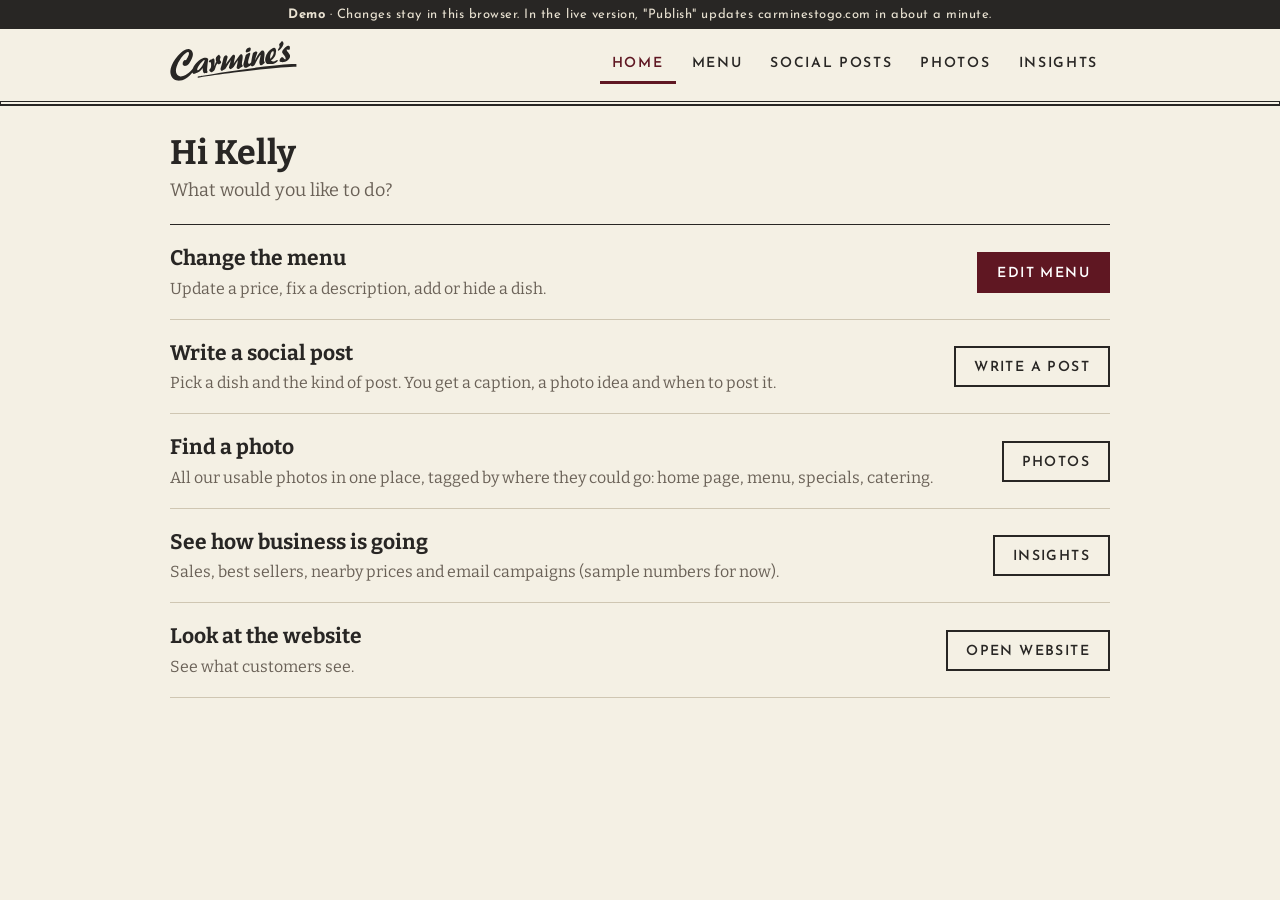
==== commit 557f4461: "Add the photo library to the owner pages: 43 tagged photos, low-res, duplicates and Buffalo News sho" ====
--- a/admin/index.html
+++ b/admin/index.html
@@ -75,6 +75,7 @@
     <button data-t="home" class="on">Home</button>
     <button data-t="menu">Menu</button>
     <button data-t="social">Social posts</button>
+    <button onclick="location.href='/admin/photos.html'">Photos</button>
     <button onclick="location.href='/admin/insights.html'">Insights</button>
   </nav>
 </div></header>
@@ -86,6 +87,7 @@
   <ul class="jobs">
     <li><div><b>Change the menu</b><p>Update a price, fix a description, add or hide a dish.</p></div><button class="btn pri" onclick="go('menu')">Edit menu</button></li>
     <li><div><b>Write a social post</b><p>Pick a dish and the kind of post. You get a caption, a photo idea and when to post it.</p></div><button class="btn" onclick="go('social')">Write a post</button></li>
+    <li><div><b>Find a photo</b><p>All our usable photos in one place, tagged by where they could go: home page, menu, specials, catering.</p></div><a class="btn" href="/admin/photos.html">Photos</a></li>
     <li><div><b>See how business is going</b><p>Sales, best sellers, nearby prices and email campaigns (sample numbers for now).</p></div><a class="btn" href="/admin/insights.html">Insights</a></li>
     <li><div><b>Look at the website</b><p>See what customers see.</p></div><a class="btn" href="/">Open website</a></li>
   </ul>
@@ -146,6 +148,7 @@
   window.scrollTo(0, 0);
 }
 document.querySelectorAll("header nav button[data-t]").forEach((b) => (b.onclick = () => go(b.dataset.t)));
+if (["menu", "social"].includes(location.hash.slice(1))) go(location.hash.slice(1));
 
 // ---------- menu editor ----------
 const origItem = (si, ii) => ORIGINAL.sections[si]?.items[ii];
@@ -210,8 +213,10 @@
     photo: `One plate, shot from a low angle by a window, steam showing if you can. No filter. Phone camera is fine.`, when: "Wednesday or Thursday, 3–4pm (people are planning dinner)" }),
   weekend: (d) => ({ text: `This weekend at Carmine's: ${d.n}.\n\n${tidy(d)}.\n\nReservations are a good idea on Fridays and Saturdays, and for parties of 6 or more. Give us a call!\n${SIGN}`,
     photo: `The dining room set for Friday, or the dish at the pass right before it goes out.`, when: "Thursday 5–7pm" }),
-  takeout: (d) => ({ text: `Take-out special: ${d.n} [deal, e.g. "add a Caesar for $X"] 🥡\n\n${tidy(d)}.\n\nValid [days/dates]. Call ${R.phone} to order${R.ubereats ? " or find us on Uber Eats" : ""}.\n📍 7170 Transit Rd, Williamsville`,
-    photo: `The dish in the take-out container with the lid half open, on the counter with a Carmine's bag.`, when: "Tuesday afternoon, then again Friday at 2pm" }),
+  // Real take-out specials from the May 2026 flier (SITE_DATA.takeout); alternates between them by the dish picked.
+  takeout: (d) => { const T = window.SITE_DATA.takeout, k = T[dishes.indexOf(d) % T.length];
+    return { text: `Feeding 4–6 tonight? 🥡 ${k.n}, $${fmt(k.p)}\n\n${k.includes.map((x) => `• ${x}`).join("\n")}\n\nTake-out only. [One line from you: who it's perfect for, e.g. Sunday family dinner or game night]\n\nCall ${R.phone} to order${R.ubereats ? " or find us on Uber Eats" : ""}.\n${SIGN}`,
+    photo: `The ${k.n.toLowerCase()} packed and ready on the counter, lids off, a Carmine's bag beside it. Shot from above.`, when: "Thursday 2–3pm, and again Sunday at noon" }; },
   happy: (d) => ({ text: `Happy hour at the bar 🍷 [days & times]\n\n[Drink and food specials]\n\nPull up a seat. ${SIGN}`,
     photo: `Two drinks on the bar in the late-afternoon light, a small plate of ${d.n.toLowerCase()} beside them.`, when: "The day of, about an hour before it starts" }),
   catering: (d) => ({ text: `Planning a party? Let Carmine's do the cooking. 🎉\n\nDrop-off catering for 10 or more, delivered anywhere in the 716, seven days a week. Crowd favorite: ${d.n}.\n\n[Upcoming occasion: graduations, holidays, Bills games…]\n\nCall ${R.phone} to plan your order.\n📍 7170 Transit Rd, Williamsville`,
